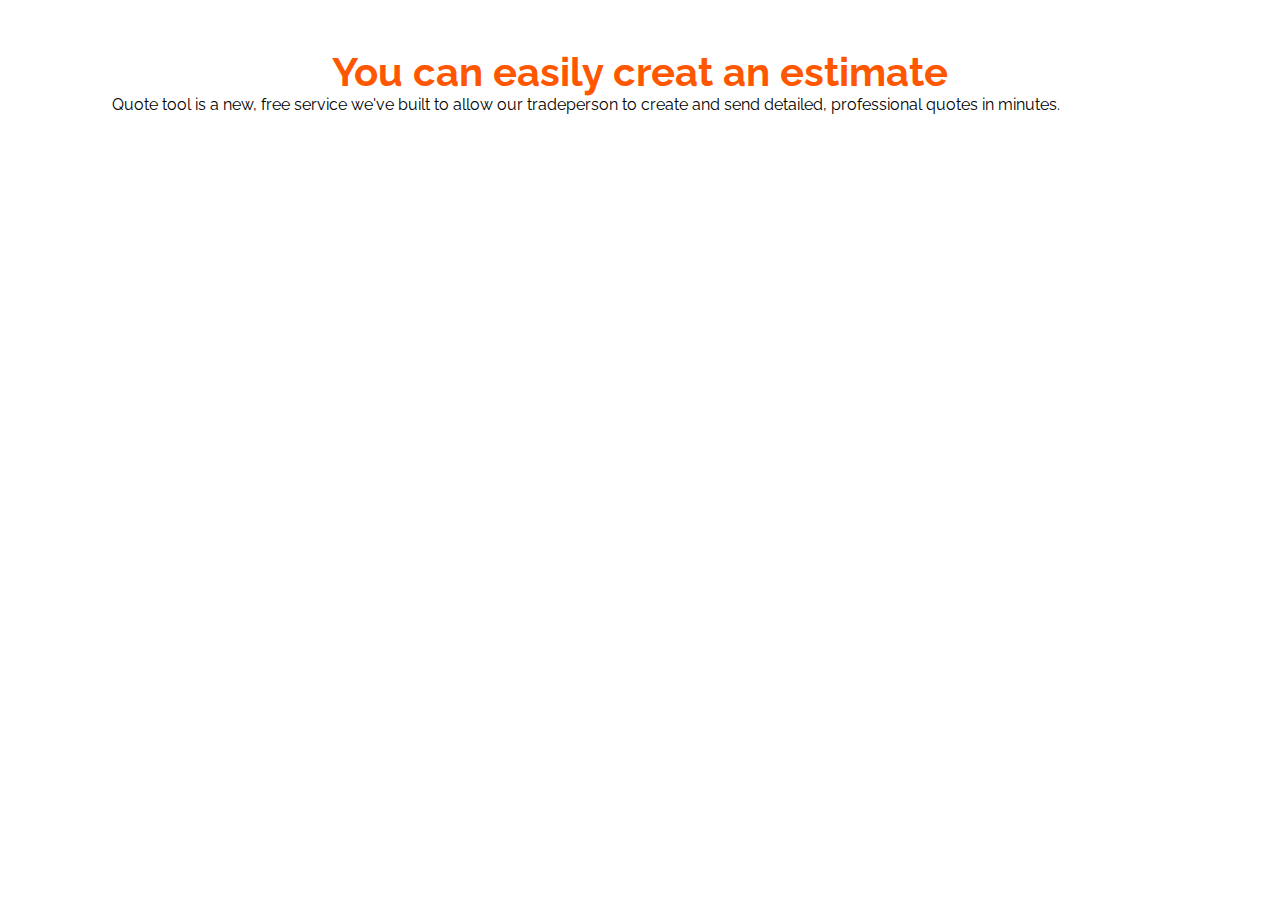
==== index.html @ de4b697f "build" ====
<!DOCTYPE html>
<html lang="en">
<head>
    <meta charset="UTF-8">
    <meta name="viewport" content="width=device-width, initial-scale=1.0">
    <title>Fix my build</title>
    <link rel="stylesheet" href="/Css/style.css">
</head>
<body>
   <article>
    <div class="article__main">
        <div class="overall">
            <h3 class="selector__header">You can easily creat an estimate</h3> 
            <p class="quote">Quote tool is a new, free service we've built to allow our tradeperson to create and send detailed, professional quotes in minutes.</p>
         </div>
    </div>
   </article>
</body>
</html>
---- Css/style.css ----
@import url('https://fonts.googleapis.com/css2?family=Raleway:wght@100;200;300;400;500;600;700;800;900&display=swap');
:root{
    --navy: #0a0441;
    --pitch: #ECE7D8;
    --white: #F6F6F3;
    --orange: #FF5700;
    --grey: rgb(253, 247, 247);

}

*{
    margin: 0;
    padding: 0;
    box-sizing: border-box;
}

body{
    font-family: 'Raleway';
}

/* Hero */

.header{
    background-color: var(--grey);
}

.center{
    margin: 2rem;
    display: flex;
    flex-direction: column;
    align-items: center;
}

.hero__heading{
  color: var(--navy);  
  font-size: 4rem;
  line-height: 60px;
  font-weight: 700;
}

.hero__text{
   color: gray;
   font-weight: 500;
   margin: 2rem 3rem .5rem 0;
    
}

.apply-button {
    background-color: var(--orange);
    color: var(--white);
    border: none;
    font-size: medium;
    padding: 1rem  1.5rem;
    margin-top: 1rem;
    font-weight: 700;
    border-radius: 3rem;
    cursor: pointer;
    transition: background-color 1s ease;
}

.apply-button:hover {
    background-color: darkorange;
}

.right-content{
    margin-top: 2rem;
}

img{
    margin-top: rem;

}

@media only screen and (min-width: 1024px){
    .center{
        flex-direction: row;
        justify-content: center;
        align-items: center;
    }

    .content-left{
        width: 40%;
    }

    .hero__heading{
        font-size: 3.5rem;
    }

    .hero__text{
        font-size: 1.2rem;
    }

    img{
        margin-left: 2rem;
    }
   }

/* Footer */

 /* footer */
 .joint{
    text-align: center;
    background-color: lightblue;
    padding: 1rem 1.5rem 3rem 1.5rem;
    color: grey;
    height: 50%;
 }

 .main-footer__links{
    margin-top: 2.5rem;
    display: grid;
    grid-template-columns: repeat(2, 1fr );
    
 }
 .main-footer__link{
    list-style-type: none;
    font-weight: 600;
    
 }


 .out-field{
    margin-top: 1.3rem;
 }
 
 .footer-type{
     text-decoration: none;
     color: gray;
 }
 
 .footer-type:hover{
     color: rgb(163, 159, 159);
    
 }
 
 .copywright{
     margin-top: 2rem;
     font-weight: 600;
 }
     
 @media only screen and (min-width: 1024px){
     .joint{
         display: flex;
         justify-content: space-between;
     }
 
     .main-footer__links{
         list-style-type: none;
         display: flex;
         justify-content: space-between;
         margin-top: 2rem;
     }

     .out-field{
        margin-top: 0;
     }
 
     .footer-type{
         margin: 2rem;
         text-decoration: none;
     }
 
     .copywright{
         margin: 1.5rem;
     }
 }

 /* apply */
 .apply{
    text-align: center;
 }

 .offer{
    color: var(--navy);
    margin-top: 1.5rem;
 }

 @media only screen and (min-width: 1024px){
    .apply__flex{
        display: flex;
        justify-content: center;
        align-items: center;
    }

    .offer{
        margin-left: 1.5rem;
    }
 }

 /* Testimonials */

.testimonial{
    background-color: var(--pitch);
    color: var(--navy);
}

.top{
    padding-top: 4rem;
    font-weight: 700;
    font-size: 30px;
}


.testimonial__container{
    text-align: center;
    margin: 0 1.3rem;
}

.testimonial__content{
    padding: 1rem 2rem 3rem 2rem;
}

.testimonial__text{
    color: rgb(87, 86, 86);
    margin:0 1rem 1rem 1rem ;
}



@media only screen and (max-width: 800px){
    .cut-out{
        display: none;
    }
}

@media only screen and (min-width: 1024px){

    .top{
        padding-top: 5rem;
    }
    .testimonial__grid{
        display: grid;
        grid-template-columns: repeat(3, 1fr);
        align-items: center;
        justify-content: center;
        padding: 1.5rem 7rem 4rem 7rem;
    }

    .name{
        margin-bottom: 1rem;
    }
}


/* Selector */

.selector{
    background-color: var(--navy);
    color: white;
}

.wrap{
    padding: 4rem 2.5rem 4rem 2.5rem;
    display: grid;
    gap: 2rem;
}

.selector__header{
    text-align: center;
    color: var(--orange);
    font-size: 2.5rem;
    font-weight: 700;
}

.reasons{
    padding-top: 1.5rem;
    font-size: 20px;
    font-weight: 600;
}

.wrap__heading{
    color: var(--orange);
}

.overall{
    padding-top: 3rem;
}

.align{
    border-bottom: 1px solid white;
    padding: 2rem 0 2rem 0;
    line-height: 22px;
}

@media only screen and (min-width: 1024px){
    .overall{
        margin: 0 7rem 0 7rem;
    }

    .align{
        padding-right: 35rem;
    }
}

/* Container */

.container{
    background-color: var(--grey);
}

.container__header{
    text-align: center;
    color: var(--navy);
    font-weight: 700;
    font-size: 35px;
}

.work__types{
    display: grid;
    gap: 2rem;
    padding: 2rem;
}

.work__contents{
    display: flex;
    justify-content: center;
    align-items: center;
    border-top: 2px solid gray;
    padding-top: 2rem;
}

.text__content{
    margin-left: 2rem;
}

.text__header{
    font-size: 20px;
}

.text{
    line-height: 1.8rem;
    font-weight: 600;
}

@media only screen and (min-width: 1024px){
    .work__types{
        grid-template-columns: repeat(2, 1fr);
        padding: 2rem 10rem 6rem 10rem;
    }

    .first__container{
        padding-top: 2rem;
    }
    
    .work__contents{
        align-items: flex-start;
    }
}
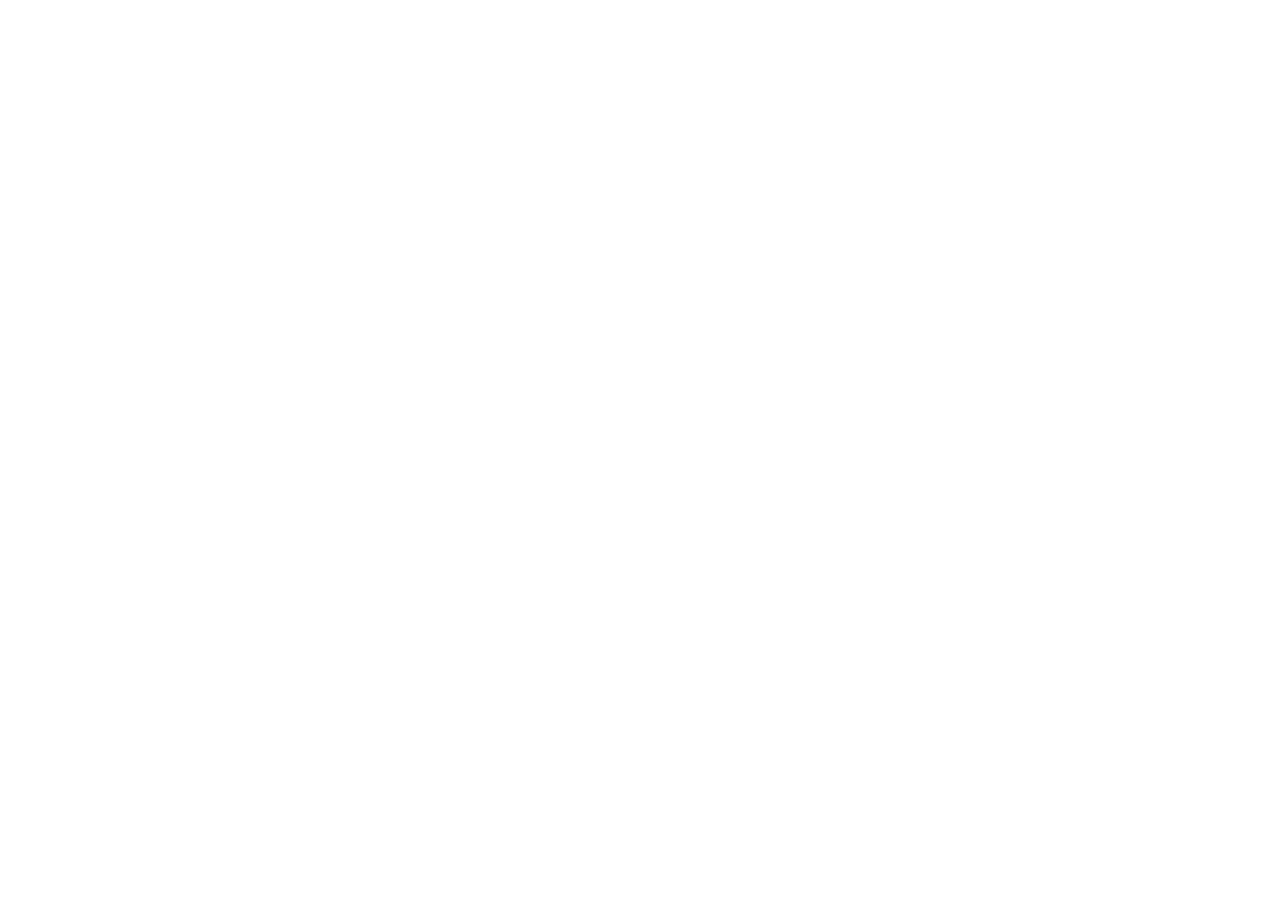
==== commit 763f7998: "build" ====
--- a/index.html
+++ b/index.html
@@ -7,13 +7,6 @@
     <link rel="stylesheet" href="/Css/style.css">
 </head>
 <body>
-   <article>
-    <div class="article__main">
-        <div class="overall">
-            <h3 class="selector__header">You can easily creat an estimate</h3> 
-            <p class="quote">Quote tool is a new, free service we've built to allow our tradeperson to create and send detailed, professional quotes in minutes.</p>
-         </div>
-    </div>
-   </article>
+   
 </body>
 </html>
--- a/Css/style.css
+++ b/Css/style.css
@@ -345,4 +345,126 @@
     .work__contents{
         align-items: flex-start;
     }
+}
+
+/* Article */
+
+article{
+    background-color: var(--navy);
+    color: white;
+}
+
+.article__main{
+    padding: 0 2.5rem 1.5rem 2.5rem;
+}
+
+.overall{
+    text-align: center;
+}
+
+.selector__bottom{
+    line-height: 3rem;
+    margin-bottom: 1.5rem;
+}
+
+.quote{
+    line-height: 1.8rem;
+    
+}
+
+.row__content{
+    padding-top: 2.5rem;
+}
+
+.grouping{
+    padding-top: 1.5rem;
+    width: 100%;
+}
+
+span{
+    color: var(--orange);
+    font-weight: 600;
+}
+
+.mid--row{
+    margin-bottom: 2rem;
+}
+
+.mid__image{
+    width: 100%;
+}
+
+.group{
+    display: grid;
+    gap: 2rem;
+}
+
+.final{
+    padding-top: 3.5rem;
+    font-weight: 300;
+    font-size: 2rem;
+}
+
+@media only screen and (min-width: 1024px){
+
+    .article__main{
+        padding: 1.5rem 3rem 1.5rem 3rem;
+    }
+
+    .overall{
+        margin: 0 5rem 1.5rem 5rem;
+    }
+
+    .quote{
+        margin: 0 17rem;
+    }
+    .flex{
+        display: grid;
+        grid-template-columns: repeat(2, 1fr);
+        justify-content: space-between;
+        padding: 0 9rem ;
+        gap: 2rem;
+    }
+
+    .group{
+        display: grid;
+        grid-template-columns: repeat(3, 1fr);
+        justify-content: space-between;
+        padding: 0 9rem ;
+        gap: 2rem;
+    }
+
+    .third{
+        display: grid;
+        grid-template-columns: repeat(2, 1fr);
+        justify-content: space-between;
+        padding: 0 9rem ;
+        gap: 2rem;
+    }
+
+    .grouping{
+        width: 100%;
+    }
+
+    .mid--row{
+        margin: 0 16rem 0 9rem;
+    }
+
+    .left__col{
+        padding-left: 8rem;
+    }
+
+
+    .end{
+        display: grid;
+        align-items: center;
+        justify-content: center;
+    }
+
+    .row__content{
+        padding: 2rem 2rem 1rem 2rem ;
+    }
+
+    
+
 }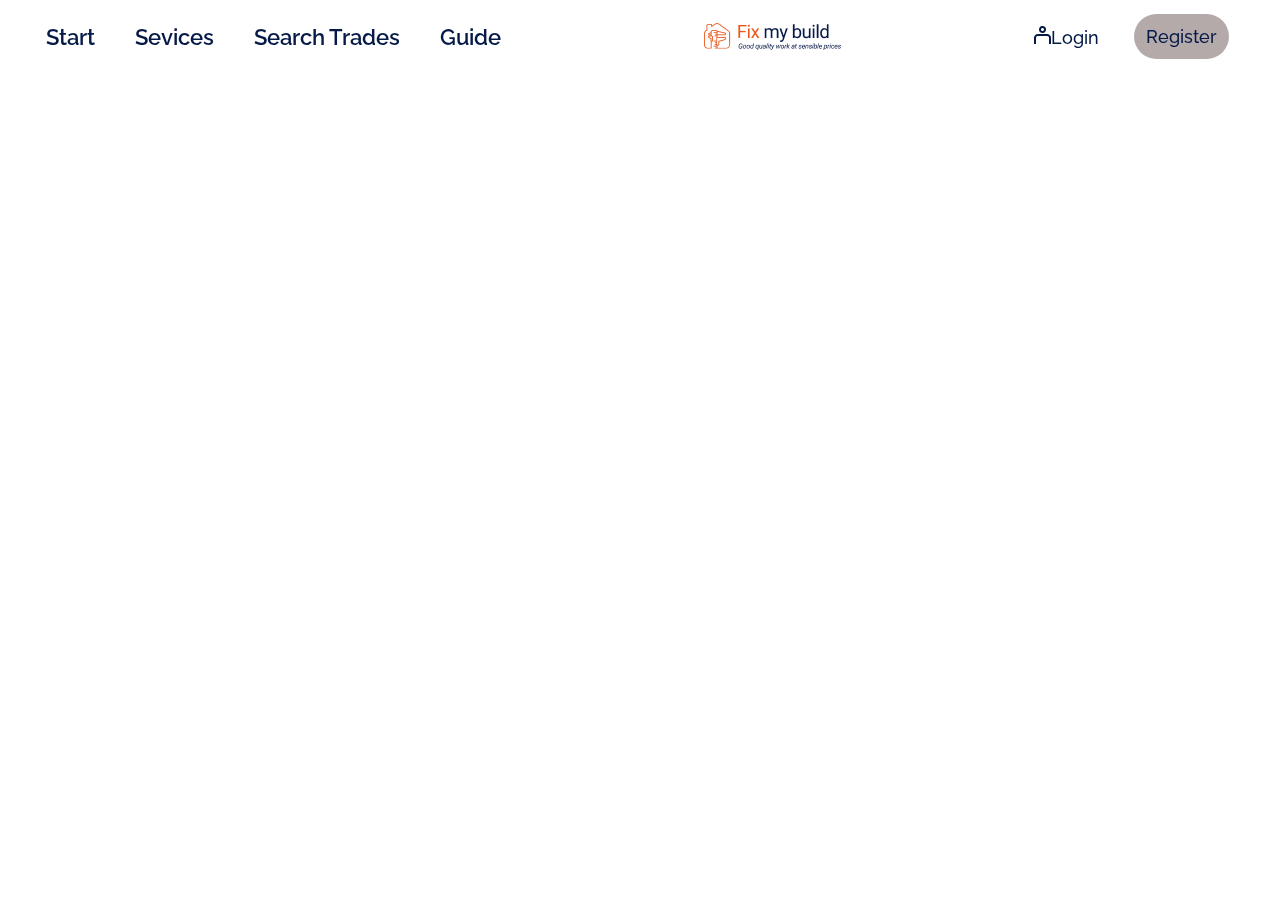
==== commit 9ff3ae23: "build all" ====
--- a/index.html
+++ b/index.html
@@ -4,9 +4,35 @@
     <meta charset="UTF-8">
     <meta name="viewport" content="width=device-width, initial-scale=1.0">
     <title>Fix my build</title>
+    <link href='https://unpkg.com/boxicons@2.1.4/css/boxicons.min.css' rel='stylesheet'>
     <link rel="stylesheet" href="/Css/style.css">
+    <head>
+        <link rel="stylesheet"
+        href="https://unpkg.com/boxicons@latest/css/boxicons.min.css">
+      </head>
+
 </head>
 <body>
-   
+    <header>
+        
+        <ul class="navbar">
+            <li><a href="#">Start</a></li>
+            <li><a href="#">Sevices</a></li>
+            <li><a href="#">Search Trades</a></li>
+            <li><a href="#">Guide</a></li>
+        </ul>
+
+        <a href="#" class="logo"><img src="images/logo (2) 2.png" alt="logo"></a>
+
+        <div class="main">
+            <a  href="#"><img src="images/user-icon.png" alt="">Login</a>
+            <a class="reg"  href="#">Register</a>
+            <img class="menu-icon" src="images/Hamburger.png" alt="">
+            
+        </div>
+    </header>
+
+
+    <script type="text/javascript" src="script.js"></script>
 </body>
 </html>
--- a/Css/style.css
+++ b/Css/style.css
@@ -1,9 +1,9 @@
 @import url('https://fonts.googleapis.com/css2?family=Raleway:wght@100;200;300;400;500;600;700;800;900&display=swap');
 :root{
-    --navy: #0a0441;
-    --pitch: #ECE7D8;
+    --navy: #061A48;
+    --pitch: #F4C095;
     --white: #F6F6F3;
-    --orange: #FF5700;
+    --orange: #EE5719;
     --grey: rgb(253, 247, 247);
 
 }
@@ -467,4 +467,131 @@
 
     
 
+}
+
+
+
+header{
+    position: fixed;
+    width: 100%;
+    top: 0;
+    right: 0;
+    z-index: 1000;
+    display: flex;
+    align-items: center;
+    justify-content: space-between;
+    background: transparent;
+    padding: 28px 12%;
+    transition: all .50s ease;
+}
+
+.logo{
+    display: flex;
+    align-items: center;
+}
+
+.navbar{
+    display: flex;
+}
+
+.navbar li{
+    list-style: none;
+}
+
+.navbar a{
+    color: var(--navy);
+    font-size: 1.4rem;
+    font-weight: 600;
+    text-decoration: none;
+    padding: 5px 0;
+    margin: 0px 30px;
+    transition: all .50s ease;
+
+}
+
+.navbar a:hover{
+    color: rgb(104, 104, 162);
+}
+
+.main{
+    display: flex;
+    align-items: center;
+}
+
+.main a{
+    margin-right: 25px;
+    margin-left: 10px;
+    color: var(--navy);
+    text-decoration: none;
+    font-size: 1.1rem;
+    font-weight: 500;
+}
+
+.main a:hover{
+    color: rgb(104, 104, 162);
+}
+
+.menu-icon{
+    font-size: 35px;
+    color: var(--navy);
+    cursor: pointer;
+    z-index: 10001;
+    display: none;
+}
+
+.reg{
+    background-color: rgb(180, 170, 170);
+    padding: 12px;
+    border-radius: 50px;
+}
+
+@media (max-width: 1280px){
+    header{
+        padding: 14px 2%;
+        transition: .2s;
+    }
+
+    .navbar a{
+        padding: 5px 0;
+        margin: 0px 20px;
+    }
+}
+
+@media (max-width: 1090px){
+    .menu-icon{
+        display: block;
+    }
+    
+    .navbar{
+        position: absolute;
+        top: 100%;
+        right: -100%;
+        width: 270px;
+        height: 30vh;
+        background: var(--pitch);
+        display: flex;
+        flex-direction: column;
+        justify-content: flex-start;
+        border-radius: 10px;
+        transition: all .50s ease;
+    }
+    
+
+    .navbar a{
+        display: block;
+        margin: 12px 0;
+        padding: 0px 25px;
+        transition: all .50s ease;    
+    }
+
+    .navbar a:hover{
+        color: var(--orange);
+        transform: translateY(5px);
+    }
+
+    .navbar.open{
+        right: 2%;
+    }
+
+    
 }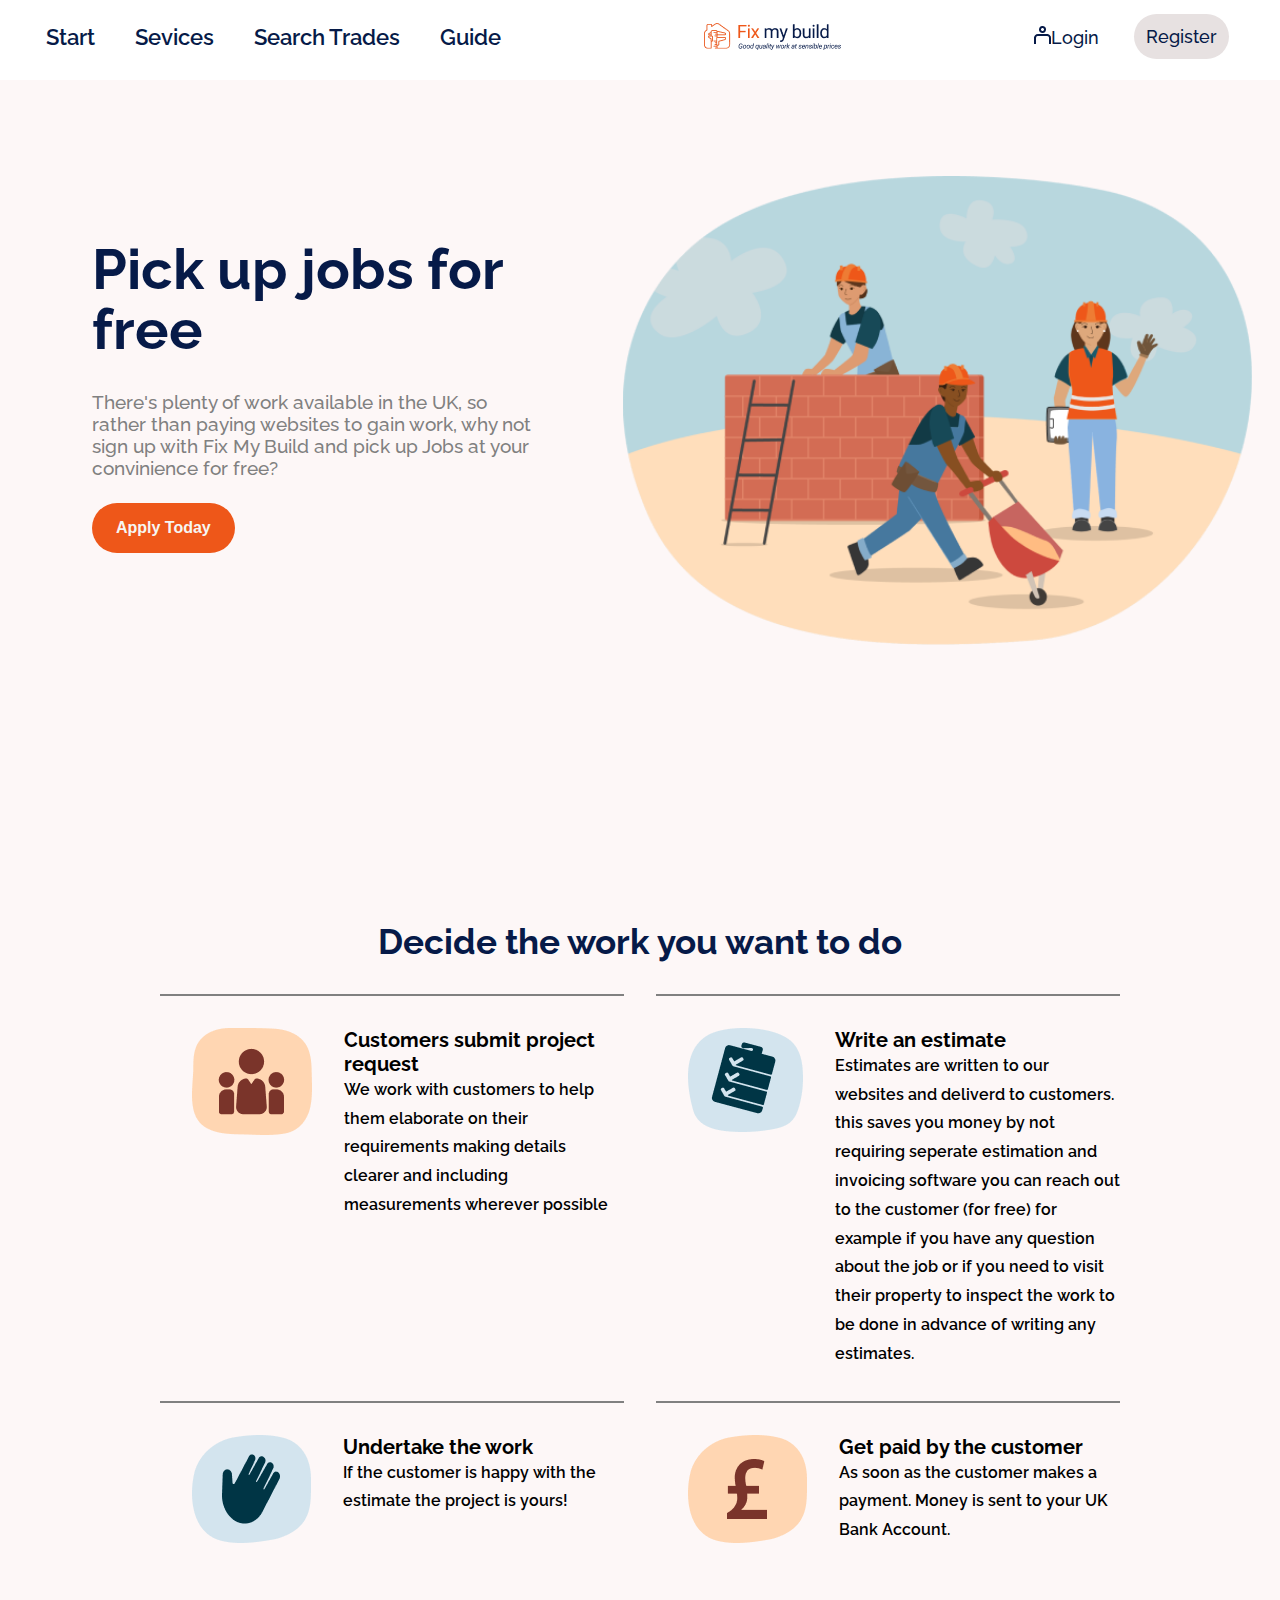
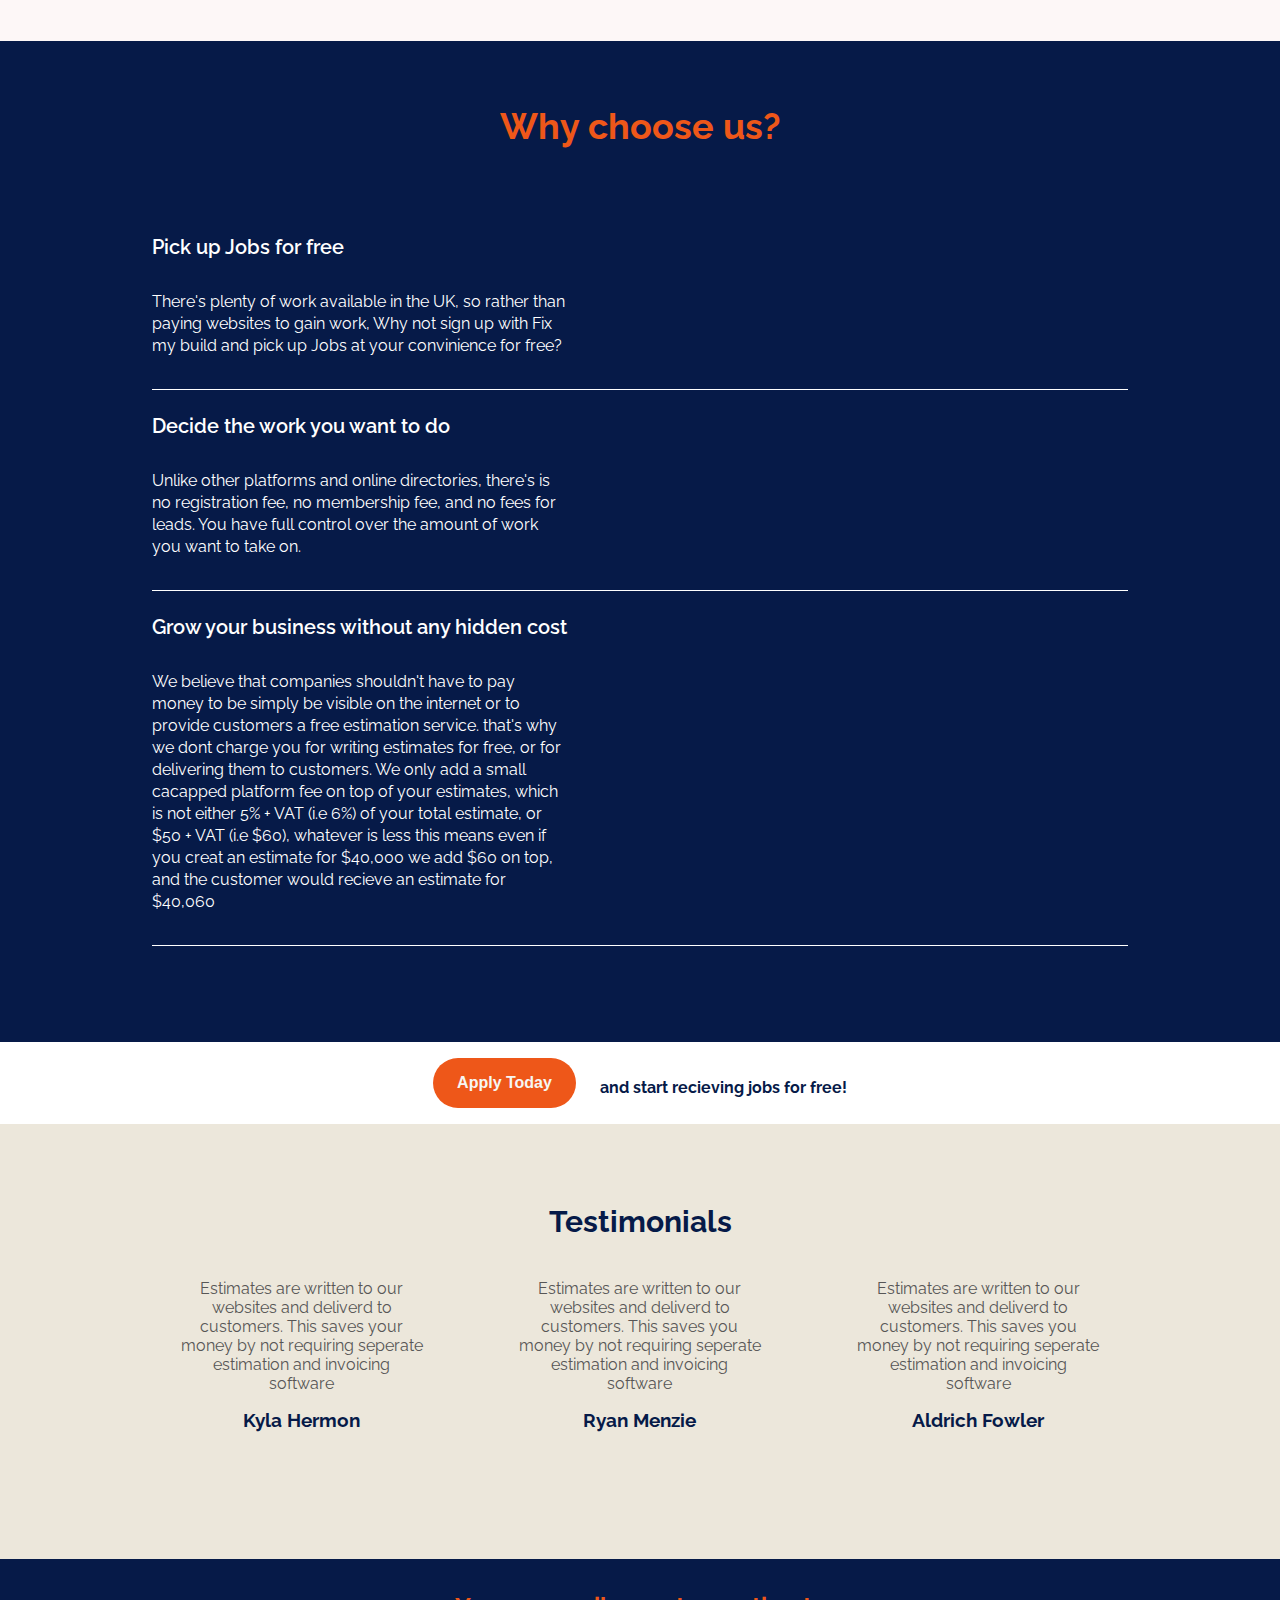
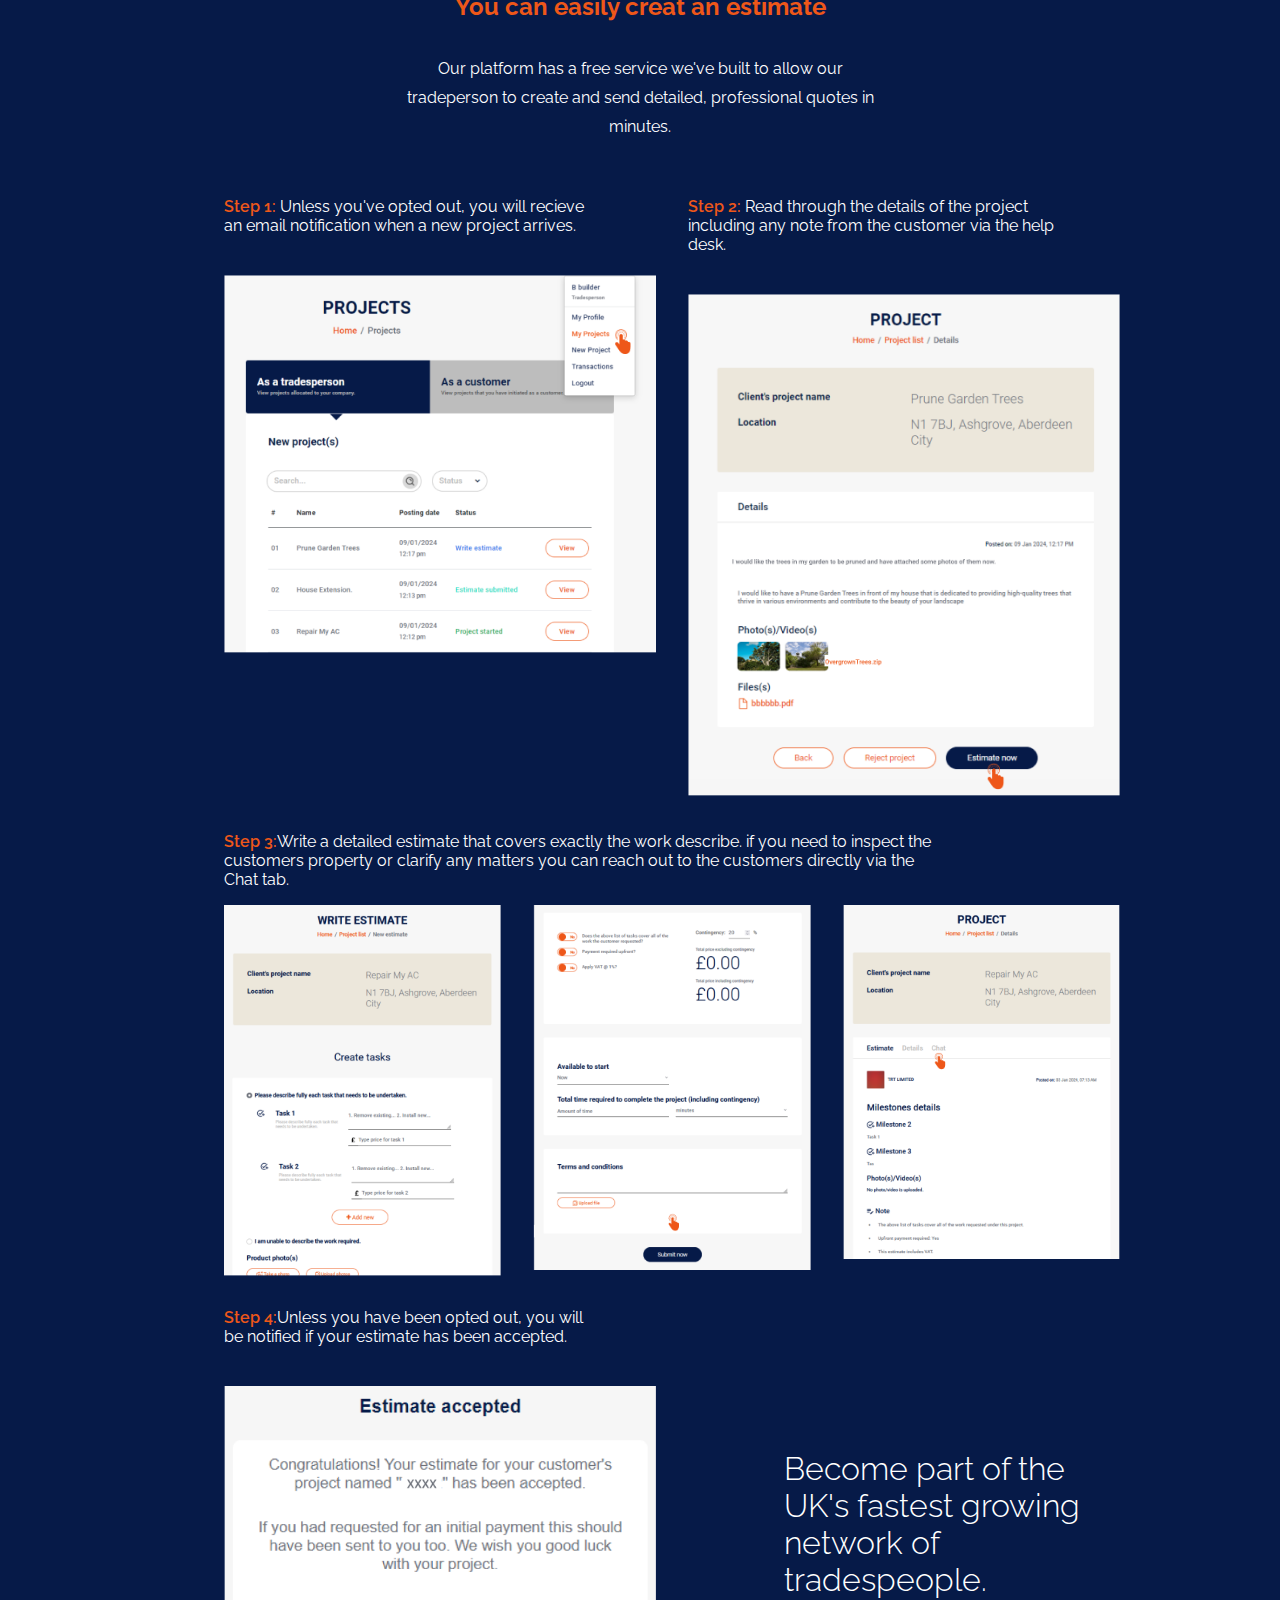
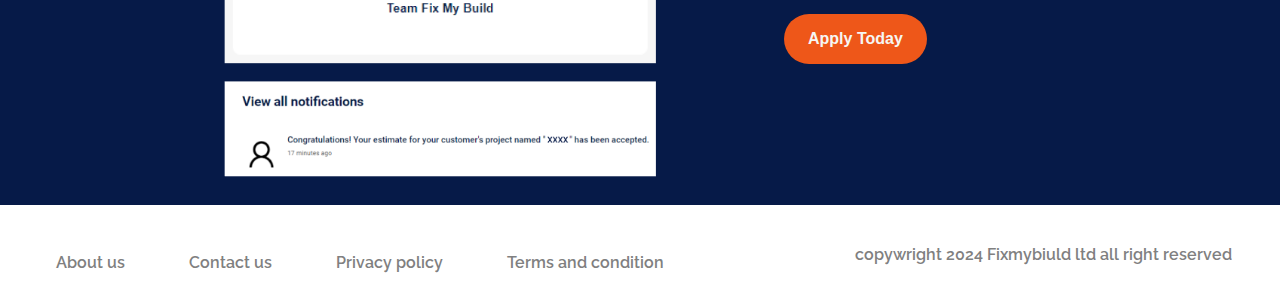
==== commit 61388dfa: "build all" ====
--- a/index.html
+++ b/index.html
@@ -24,7 +24,7 @@
 
         <a href="#" class="logo"><img src="images/logo (2) 2.png" alt="logo"></a>
 
-        <div class="main">
+        <div class="resource">
             <a  href="#"><img src="images/user-icon.png" alt="">Login</a>
             <a class="reg"  href="#">Register</a>
             <img class="menu-icon" src="images/Hamburger.png" alt="">
@@ -32,6 +32,234 @@
         </div>
     </header>
 
+    <main class="header">
+        <hero class="center">
+            <div class="content-left">
+                <h2 class="hero__heading">Pick up jobs for free</h2>
+                <p class="hero__text">There's  plenty of work available in the UK, so rather than paying websites to gain work,
+                     why not sign up with Fix My Build and pick up Jobs at your convinience
+                    for free?
+                </p>
+                <button class="apply-button">Apply Today</button> 
+               </div>
+            
+               <div class="right-content">
+                <img class="body-image" src="/images/Asset 6 2.png" alt="body image">
+               </div>
+        </hero>
+    </main> 
+
+    <div class="container">
+        <div class="first__container">
+            <h2 class="container__header">
+                Decide the work you want to do
+            </h2>
+            <div class="work__types">
+    
+               <div class="work__contents">
+                <img src="/images/Frame 701801.png" alt="">
+                <div class="text__content">
+                    <h4 class="text__header">Customers submit project request</h4>
+                    <p class="text">
+                        We work with customers to help them elaborate on their requirements
+                        making details clearer and including measurements wherever possible
+                    </p>
+                </div>
+               </div> 
+    
+               <div class="work__contents">
+                <img src="/images/Frame 701803.png" alt="">
+                <div class="text__content">
+                    <h4 class="text__header">Write an estimate</h4>
+                    <p class="text">
+                       Estimates are written to our websites and deliverd to customers. this 
+                       saves you money by not requiring seperate estimation and invoicing software
+                       you can reach out to the customer (for free) for example if you have
+                       any question about the job or if you need to visit their property to inspect the work 
+                       to be done in advance of writing any estimates.
+                    </p>
+                </div>
+               </div> 
+    
+               <div class="work__contents">
+                <img src="/images/Frame 701802.png" alt="">
+                    <div class="text__content">
+                        <h4 class="text__header">Undertake the work</h4>
+                        <p class="text">
+                          If the customer is happy with the estimate the project is yours!
+                        </p>
+                    </div>
+    
+               </div> 
+    
+               <div class="work__contents">
+                <img src="/images/Frame 701804.png" alt="">
+                        <div class="text__content">
+                            <h4 class="text__header">Get paid by the customer</h4>
+                            <p class="text">
+                                As soon as the customer makes a payment. Money is sent to your UK
+                                Bank Account.
+                            </p>
+                        </div>
+               </div>
+    
+            </div>
+        </div>
+     </div>
+
+     <div class="selector">
+        <div class="wrap">
+            <div class="selector__header">
+                <h2 class="wrap__heading">Why choose us?</h2>
+            </div>
+    
+            <div class="wrap-overall">
+                <div class="wrap__content">
+                    <div class="selector__content">
+                        <h3 class="reasons">Pick up Jobs for free</h3>
+                        <p class="round-up">
+                            There's plenty of work available in the UK, so rather than paying websites to gain work, Why
+                            not sign up with Fix my build and pick up Jobs at your convinience for free?
+                        </p>
+                    </div>
+                </div>
+    
+                <div class="wrap__content">
+                    <div class="selector__content">
+                        <h3 class="reasons">Decide the work you want to do</h3>
+                        <p class="round-up">
+                            Unlike other platforms and online directories, there's is no registration fee, no membership fee,
+                            and no fees for leads. You have full control over the amount of work you want to take on. 
+                        </p>
+                    </div>
+                </div>
+    
+                <div class="wrap__content">
+                    <div class="selector__content">
+                        <h3 class="reasons">Grow your business without any hidden cost</h3>
+                        <p class="round-up">
+                            We believe that companies shouldn't have to pay money to be simply be visible on the internet
+                            or to provide customers a free estimation service. that's why we dont charge you for writing
+                            estimates for free, or for delivering them to customers. We only add a small cacapped
+                            platform fee on top of your estimates, which is not either 5% + VAT (i.e 6%)
+                            of your total estimate, or $50 + VAT (i.e $60), whatever is less this means even if you creat an
+                            estimate for $40,000 we add $60 on top, and the customer would recieve an estimate for $40,060  
+                        </p>
+                    </div>
+                </div>
+            </div>
+    
+        </div>
+    </div>
+    
+    <div class="apply">
+        <div class="apply__flex">
+           <button class="apply-button">Apply Today</button> 
+           <h4 class="offer">and start recieving jobs for free!</h4>
+       </div>
+   </div>
+
+   <div class="testimonial">
+    <div class="testimonial__container">
+        <h2 class="top">Testimonials</h2>
+       <div class="testimonial__grid">
+        <div class="testimonial__content">
+            <p class="testimonial__text">Estimates are written to our websites and deliverd to customers. 
+                This saves your money by not requiring seperate estimation and invoicing software</p>
+            <h3 class="name">Kyla Hermon</h3>
+        </div>
+        <div class="testimonial__content cut-out">
+            <p class="testimonial__text">Estimates are written to our websites and deliverd to customers.
+                 This saves you money by not requiring seperate estimation and invoicing software</p>
+            <h3 class="name">Ryan Menzie</h3>
+        </div>
+        <div class="testimonial__content cut-out">
+            <p class="testimonial__text">Estimates are written to our websites and deliverd to customers.
+                This saves you money by not requiring seperate estimation and invoicing software</p>
+            <h3 class="name third--name">Aldrich Fowler</h3>
+        </div>
+       </div> 
+    </div>
+   </div>
+
+   <article>
+    <div class="article__main">
+     <div class="overall">
+            <h3 class="selector__header selector__bottom">You can easily creat an estimate</h3> 
+            <p class="quote">Our platform has a free service we've built to allow our tradeperson to create and send detailed, professional quotes in minutes.</p>
+     </div>
+
+         <div class="flex">
+            <div class="row">
+                <p class="row__content">
+                    <span>Step 1:</span> Unless you've opted out, you will recieve an email notification when a new project arrives.
+                </p>
+                <img class="grouping" src="/images/Group 701681.png" alt="">
+            </div>
+            <div class="row row--two">
+                <p class="row__content">
+                    <span>Step 2:</span> Read through the details of the project including any note from the customer via the help desk.
+                </p>
+                <img class="grouping" src="/images/Group 701682.png" alt="">
+            </div>
+        </div> 
+        
+        <div class="mid">
+            <p class="row__content mid--row">
+                <span>Step 3:</span>Write a detailed estimate that covers exactly the work describe. if you need to inspect the customers property
+                or clarify any matters you can reach out to the customers directly via the Chat tab.
+            </p> 
+           <div class="group">
+                <img class="mid__image" src="/images/Mask group.png" alt="">
+                <img class="mid__image" src="/images/Group 701644.png" alt="">
+                <img class="mid__image" src="/images/Group 701675.png" alt="">
+           </div>
+        </div>
+
+        <div class="third">
+            <div class="right__col">
+                 <p class="row__content last--text">
+                     <span>Step 4:</span>Unless you have been opted out, you will be notified if your estimate has been accepted.
+                 </p>
+                 <img class="grouping" src="/images/GROUP.png" alt="">
+            </div>
+            <div class="end">
+                <div class="left__col">
+                 <h2 class="final">
+                     Become part of the UK's fastest growing network of tradespeople.
+                 </h2>
+                 <button class="apply-button">Apply Today</button> 
+                </div>
+            </div>
+         </div> 
+
+    </div>
+   </article>
+
+   <footer class="joint">
+    <nav class="footer">
+        <ul class="main-footer__links">
+            <li class="main-footer__link">
+                <a class="footer-type" href="#">About us</a>
+            </li>
+            <li class="main-footer__link">
+                <a class="footer-type" href="#">Contact us</a>
+            </li>
+            <li class="main-footer__link out-field">
+                <a class="footer-type" href="#">Privacy policy</a>
+            </li>
+            <li class="main-footer__link out-field">
+                <a class="footer-type" href="#">Terms and condition</a>
+            </li>
+        </ul>
+    </nav>
+    <div class="copywright">
+        <p>copywright 2024 Fixmybiuld ltd all right reserved</p>
+    </div>
+</footer>
+
+
+
 
     <script type="text/javascript" src="script.js"></script>
 </body>
--- a/Css/style.css
+++ b/Css/style.css
@@ -1,7 +1,7 @@
 @import url('https://fonts.googleapis.com/css2?family=Raleway:wght@100;200;300;400;500;600;700;800;900&display=swap');
 :root{
     --navy: #061A48;
-    --pitch: #F4C095;
+    --pitch: #ECE7DB;
     --white: #F6F6F3;
     --orange: #EE5719;
     --grey: rgb(253, 247, 247);
@@ -25,7 +25,8 @@
 }
 
 .center{
-    margin: 2rem;
+    margin: 5rem 0rem 0 2rem;
+    padding-top: 4rem;
     display: flex;
     flex-direction: column;
     align-items: center;
@@ -66,8 +67,9 @@
     margin-top: 2rem;
 }
 
-img{
-    margin-top: rem;
+.body-image{
+    margin-top:;
+    width: 100%;
 
 }
 
@@ -100,10 +102,9 @@
  /* footer */
  .joint{
     text-align: center;
-    background-color: lightblue;
-    padding: 1rem 1.5rem 3rem 1.5rem;
+    background-color: white;
+    padding: 1rem 1.5rem 1rem 1.5rem;
     color: grey;
-    height: 50%;
  }
 
  .main-footer__links{
@@ -168,6 +169,7 @@
  /* apply */
  .apply{
     text-align: center;
+    padding-bottom: 1rem;
  }
 
  .offer{
@@ -250,7 +252,7 @@
 }
 
 .wrap{
-    padding: 4rem 2.5rem 4rem 2.5rem;
+    padding: 4rem 2.5rem;
     display: grid;
     gap: 2rem;
 }
@@ -258,36 +260,38 @@
 .selector__header{
     text-align: center;
     color: var(--orange);
-    font-size: 2.5rem;
+    font-size: 1.5rem;
     font-weight: 700;
 }
+
+
 
 .reasons{
     padding-top: 1.5rem;
     font-size: 20px;
     font-weight: 600;
-}
-
-.wrap__heading{
-    color: var(--orange);
-}
-
-.overall{
-    padding-top: 3rem;
-}
-
-.align{
+    display: flex;
+    align-items: flex-start;
+}
+
+.wrap-overall{
+    padding: 2rem 0;
+}
+
+.round-up{
     border-bottom: 1px solid white;
-    padding: 2rem 0 2rem 0;
+    padding: 2rem  0 2rem 0 ;
     line-height: 22px;
+    display: flex;
+    align-items: flex-start;
 }
 
 @media only screen and (min-width: 1024px){
-    .overall{
+    .wrap-overall{
         margin: 0 7rem 0 7rem;
     }
 
-    .align{
+    .round-up{
         padding-right: 35rem;
     }
 }
@@ -296,6 +300,7 @@
 
 .container{
     background-color: var(--grey);
+    padding-top: 15rem;
 }
 
 .container__header{
@@ -410,6 +415,8 @@
     .article__main{
         padding: 1.5rem 3rem 1.5rem 3rem;
     }
+
+
 
     .overall{
         margin: 0 5rem 1.5rem 5rem;
@@ -469,7 +476,7 @@
 
 }
 
-
+/* Navabr */
 
 header{
     position: fixed;
@@ -480,8 +487,8 @@
     display: flex;
     align-items: center;
     justify-content: space-between;
-    background: transparent;
-    padding: 28px 12%;
+    background-color:white ;
+    padding: 18px 12%;
     transition: all .50s ease;
 }
 
@@ -513,12 +520,12 @@
     color: rgb(104, 104, 162);
 }
 
-.main{
+.resource{
     display: flex;
     align-items: center;
 }
 
-.main a{
+.resource a{
     margin-right: 25px;
     margin-left: 10px;
     color: var(--navy);
@@ -527,7 +534,7 @@
     font-weight: 500;
 }
 
-.main a:hover{
+.resource a:hover{
     color: rgb(104, 104, 162);
 }
 
@@ -540,7 +547,7 @@
 }
 
 .reg{
-    background-color: rgb(180, 170, 170);
+    background-color: rgb(231, 225, 225);
     padding: 12px;
     border-radius: 50px;
 }
@@ -592,6 +599,5 @@
     .navbar.open{
         right: 2%;
     }
-
-    
+ 
 }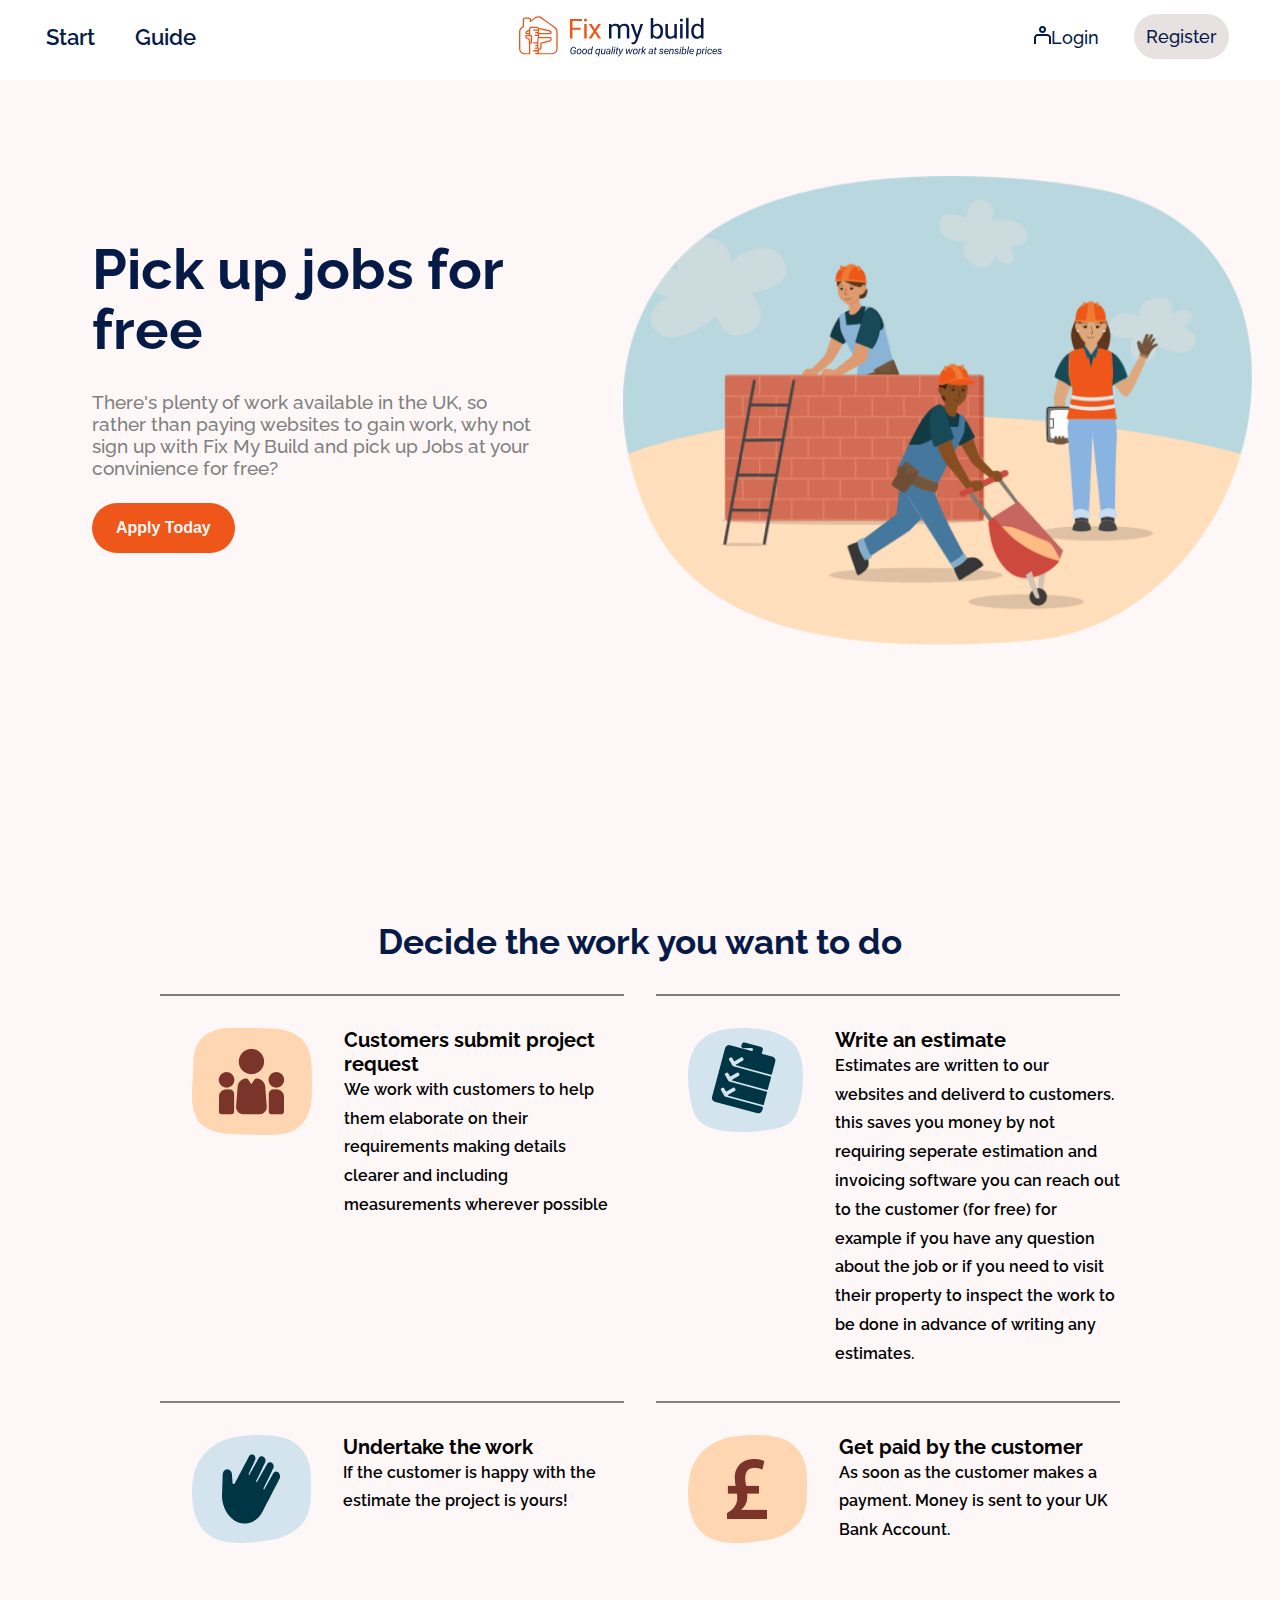
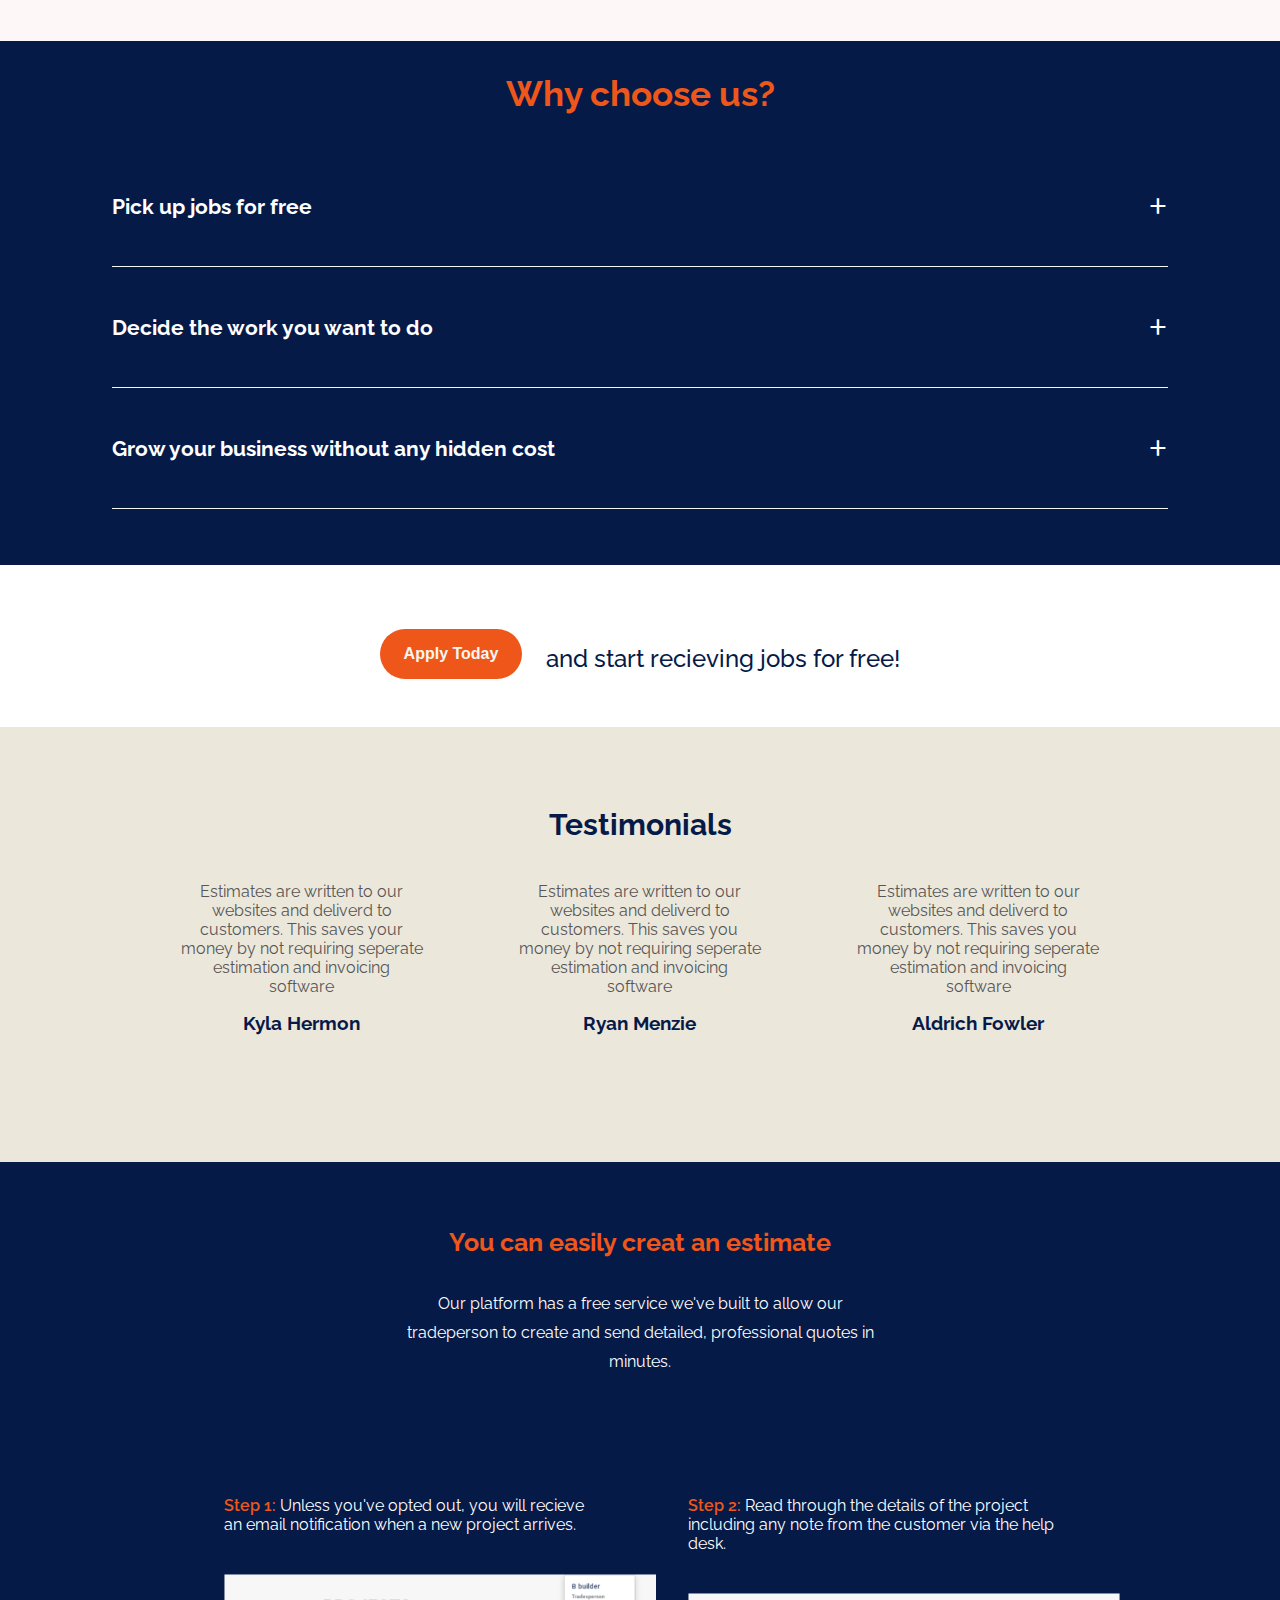
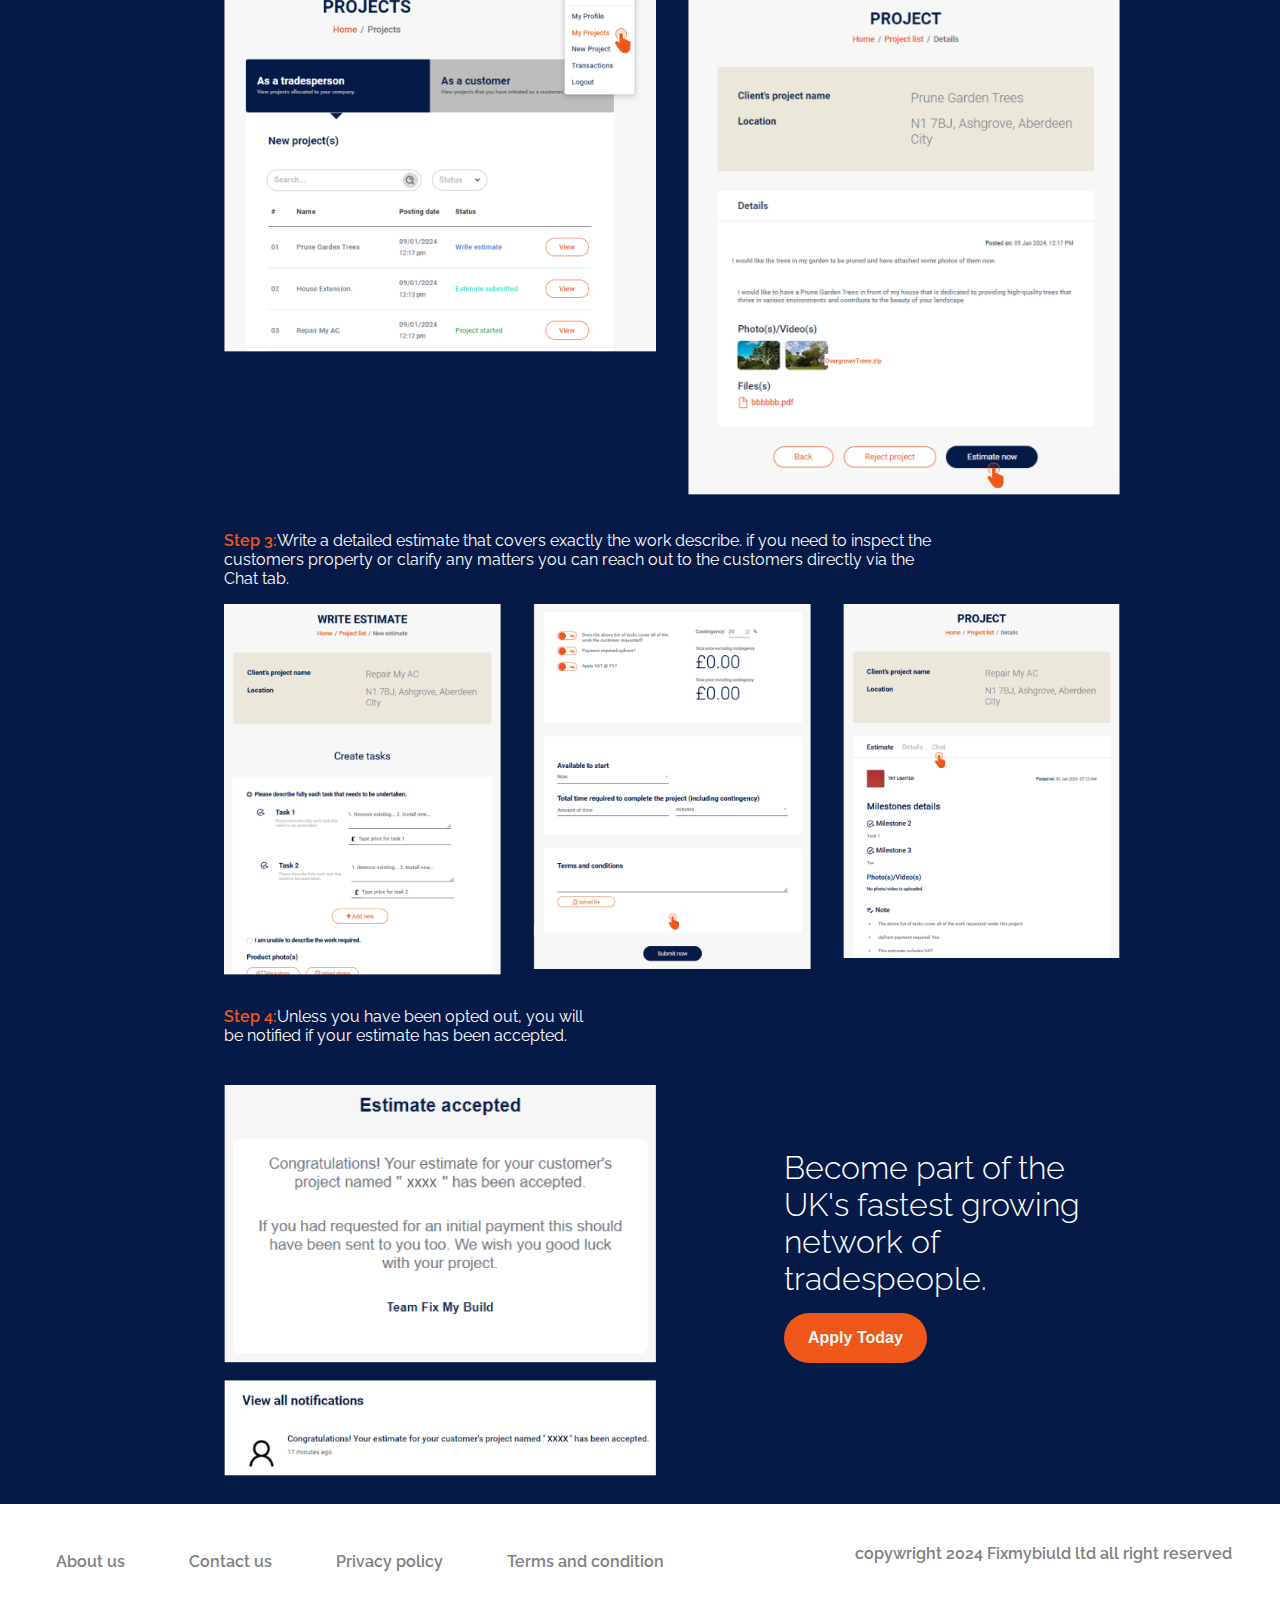
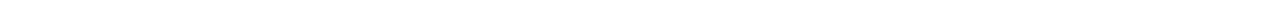
==== commit c4609520: "build all" ====
--- a/index.html
+++ b/index.html
@@ -5,7 +5,7 @@
     <meta name="viewport" content="width=device-width, initial-scale=1.0">
     <title>Fix my build</title>
     <link href='https://unpkg.com/boxicons@2.1.4/css/boxicons.min.css' rel='stylesheet'>
-    <link rel="stylesheet" href="/Css/style.css">
+    <link rel="stylesheet" href="Css/style.css">
     <head>
         <link rel="stylesheet"
         href="https://unpkg.com/boxicons@latest/css/boxicons.min.css">
@@ -17,15 +17,18 @@
         
         <ul class="navbar">
             <li><a href="#">Start</a></li>
-            <li><a href="#">Sevices</a></li>
-            <li><a href="#">Search Trades</a></li>
             <li><a href="#">Guide</a></li>
+            <li><a class="fix none-display"  href="#"><img src="images/user-icon.png" alt="">Login</a></li>
+            <li><a class="reg none-display"  href="#">Register</a></li>
+           <!-- <li><a href="#" class="none">Sevices</a></li>
+            <li><a href="#" class="none">Search Trades</a></li>-->
+            
         </ul>
 
-        <a href="#" class="logo"><img src="images/logo (2) 2.png" alt="logo"></a>
+        <a href="#" class="logo"><img src="images/logo.svg" alt="logo"></a>
 
         <div class="resource">
-            <a  href="#"><img src="images/user-icon.png" alt="">Login</a>
+            <a class="fix"  href="#"><img src="images/user-icon.png" alt="">Login</a>
             <a class="reg"  href="#">Register</a>
             <img class="menu-icon" src="images/Hamburger.png" alt="">
             
@@ -44,7 +47,7 @@
                </div>
             
                <div class="right-content">
-                <img class="body-image" src="/images/Asset 6 2.png" alt="body image">
+                <img class="body-image" src="images/Asset 6 2.png" alt="body image">
                </div>
         </hero>
     </main> 
@@ -57,7 +60,7 @@
             <div class="work__types">
     
                <div class="work__contents">
-                <img src="/images/Frame 701801.png" alt="">
+                <img src="images/Frame 701801.png" alt="">
                 <div class="text__content">
                     <h4 class="text__header">Customers submit project request</h4>
                     <p class="text">
@@ -68,7 +71,7 @@
                </div> 
     
                <div class="work__contents">
-                <img src="/images/Frame 701803.png" alt="">
+                <img src="images/Frame 701803.png" alt="">
                 <div class="text__content">
                     <h4 class="text__header">Write an estimate</h4>
                     <p class="text">
@@ -82,7 +85,7 @@
                </div> 
     
                <div class="work__contents">
-                <img src="/images/Frame 701802.png" alt="">
+                <img src="images/Frame 701802.png" alt="">
                     <div class="text__content">
                         <h4 class="text__header">Undertake the work</h4>
                         <p class="text">
@@ -93,7 +96,7 @@
                </div> 
     
                <div class="work__contents">
-                <img src="/images/Frame 701804.png" alt="">
+                <img src="images/Frame 701804.png" alt="">
                         <div class="text__content">
                             <h4 class="text__header">Get paid by the customer</h4>
                             <p class="text">
@@ -107,50 +110,37 @@
         </div>
      </div>
 
-     <div class="selector">
-        <div class="wrap">
-            <div class="selector__header">
-                <h2 class="wrap__heading">Why choose us?</h2>
-            </div>
-    
-            <div class="wrap-overall">
-                <div class="wrap__content">
-                    <div class="selector__content">
-                        <h3 class="reasons">Pick up Jobs for free</h3>
-                        <p class="round-up">
-                            There's plenty of work available in the UK, so rather than paying websites to gain work, Why
-                            not sign up with Fix my build and pick up Jobs at your convinience for free?
-                        </p>
-                    </div>
-                </div>
-    
-                <div class="wrap__content">
-                    <div class="selector__content">
-                        <h3 class="reasons">Decide the work you want to do</h3>
-                        <p class="round-up">
-                            Unlike other platforms and online directories, there's is no registration fee, no membership fee,
-                            and no fees for leads. You have full control over the amount of work you want to take on. 
-                        </p>
-                    </div>
-                </div>
-    
-                <div class="wrap__content">
-                    <div class="selector__content">
-                        <h3 class="reasons">Grow your business without any hidden cost</h3>
-                        <p class="round-up">
-                            We believe that companies shouldn't have to pay money to be simply be visible on the internet
-                            or to provide customers a free estimation service. that's why we dont charge you for writing
-                            estimates for free, or for delivering them to customers. We only add a small cacapped
-                            platform fee on top of your estimates, which is not either 5% + VAT (i.e 6%)
-                            of your total estimate, or $50 + VAT (i.e $60), whatever is less this means even if you creat an
-                            estimate for $40,000 we add $60 on top, and the customer would recieve an estimate for $40,060  
-                        </p>
-                    </div>
-                </div>
-            </div>
-    
-        </div>
-    </div>
+     <section class="about">
+        <div class="container-two">
+            <h2 class="selector__heading">
+                Why choose us?
+            </h2>
+            <div class="accordion">
+                <input type="checkbox" id="section1">
+                <label for="section1" class="accordion-label">
+                    Pick up jobs for free
+                </label>
+                <div class="accordion-content">
+                  <p class="accordion__paragraph">There's plenty of work available in the UK, so rather than paying websites to gain work, why not sign up with Fix My Build and pick up jobs at your convenience for free?</p>
+                </div>
+            
+                <input type="checkbox" id="section2">
+                <label for="section2" class="accordion-label">
+                  Decide the work you want to do
+                </label>
+                <div class="accordion-content">
+                  <p class="accordion__paragraph">Unlike other platforms and online directories, there's no registration fee, no membership fee, and no fees for leads. You have full control over the type and amount of work you want to take on.</p>
+                </div>
+                <input type="checkbox" id="section3">
+                <label for="section3" class="accordion-label">
+                  Grow your business without any hidden cost
+                </label>
+                <div class="accordion-content">
+                  <p class="accordion__paragraph">We believe that companies shouldn't have to pay money to simply be visible on the internet, or to provide customers a free estimation service. That's why we don't charge you for writing estimates for free, or for delivering them to customers. We only add a very small capped platform fee on top of your estimates, which is at most either 5% + VAT (i.e. 6%) of your total esimate, or £50 + VAT (i.e. £60), which is less. This means even if you create an estimate for £40,000 we add £60 on top, and the customer would recieve an estimate for £40,060.</p>
+                </div>
+            </div>
+        </div>
+      </section>
     
     <div class="apply">
         <div class="apply__flex">
@@ -194,13 +184,13 @@
                 <p class="row__content">
                     <span>Step 1:</span> Unless you've opted out, you will recieve an email notification when a new project arrives.
                 </p>
-                <img class="grouping" src="/images/Group 701681.png" alt="">
+                <img class="grouping" src="images/Group 701681.png" alt="">
             </div>
             <div class="row row--two">
                 <p class="row__content">
                     <span>Step 2:</span> Read through the details of the project including any note from the customer via the help desk.
                 </p>
-                <img class="grouping" src="/images/Group 701682.png" alt="">
+                <img class="grouping" src="images/Group 701682.png" alt="">
             </div>
         </div> 
         
@@ -210,9 +200,9 @@
                 or clarify any matters you can reach out to the customers directly via the Chat tab.
             </p> 
            <div class="group">
-                <img class="mid__image" src="/images/Mask group.png" alt="">
-                <img class="mid__image" src="/images/Group 701644.png" alt="">
-                <img class="mid__image" src="/images/Group 701675.png" alt="">
+                <img class="mid__image" src="images/Mask group.png" alt="">
+                <img class="mid__image" src="images/Group 701644.png" alt="">
+                <img class="mid__image" src="images/Group 701675.png" alt="">
            </div>
         </div>
 
@@ -221,14 +211,14 @@
                  <p class="row__content last--text">
                      <span>Step 4:</span>Unless you have been opted out, you will be notified if your estimate has been accepted.
                  </p>
-                 <img class="grouping" src="/images/GROUP.png" alt="">
+                 <img class="grouping" src="images/GROUP.png" alt="">
             </div>
             <div class="end">
                 <div class="left__col">
                  <h2 class="final">
                      Become part of the UK's fastest growing network of tradespeople.
                  </h2>
-                 <button class="apply-button">Apply Today</button> 
+                 <button class="apply-button last-apply">Apply Today</button> 
                 </div>
             </div>
          </div> 
--- a/Css/style.css
+++ b/Css/style.css
@@ -13,6 +13,8 @@
     padding: 0;
     box-sizing: border-box;
 }
+
+
 
 body{
     font-family: 'Raleway';
@@ -56,11 +58,15 @@
     font-weight: 700;
     border-radius: 3rem;
     cursor: pointer;
-    transition: background-color 1s ease;
 }
 
 .apply-button:hover {
-    background-color: darkorange;
+    background-color: var(--navy);
+}
+
+.last-apply:hover{
+    background-color: white;
+    color: var(--navy);
 }
 
 .right-content{
@@ -68,7 +74,6 @@
 }
 
 .body-image{
-    margin-top:;
     width: 100%;
 
 }
@@ -169,11 +174,13 @@
  /* apply */
  .apply{
     text-align: center;
-    padding-bottom: 1rem;
+    padding-bottom: 1.5rem;
  }
 
  .offer{
     color: var(--navy);
+    font-size: 1.5rem;
+    font-weight: 500;
     margin-top: 1.5rem;
  }
 
@@ -182,6 +189,10 @@
         display: flex;
         justify-content: center;
         align-items: center;
+    }
+
+    .apply{
+        padding: 3rem 0 3rem 0;
     }
 
     .offer{
@@ -244,47 +255,110 @@
 }
 
 
-/* Selector */
-
-.selector{
+/* selector */
+.about {
+    background: var(--navy);
+    padding-top: 2rem;
+    padding-bottom: 1.5rem;
+  }
+
+ 
+
+  .selector__heading {
     background-color: var(--navy);
-    color: white;
-}
-
-.wrap{
-    padding: 4rem 2.5rem;
-    display: grid;
-    gap: 2rem;
-}
-
-.selector__header{
+    color: var(--orange);
     text-align: center;
-    color: var(--orange);
-    font-size: 1.5rem;
-    font-weight: 700;
-}
-
-
-
-.reasons{
-    padding-top: 1.5rem;
-    font-size: 20px;
+    margin-bottom: 0;
+  }
+  
+  .accordion {
+    width: 100%;
+    margin: 50px auto;
+    background: var(--navy);
+    padding: 2rem;
+    margin: 0;
+  }
+  
+  
+  .accordion input {
+    display: none;
+  }
+  
+  .accordion-label {
+    font-size: 1.6rem;
     font-weight: 600;
+    color: #fff;
     display: flex;
-    align-items: flex-start;
-}
-
-.wrap-overall{
-    padding: 2rem 0;
-}
-
-.round-up{
-    border-bottom: 1px solid white;
-    padding: 2rem  0 2rem 0 ;
-    line-height: 22px;
-    display: flex;
-    align-items: flex-start;
-}
+    justify-content: space-between;
+    align-items: center;
+    padding-top: 2rem;
+    padding-bottom: 2rem;
+    background-color: var(--navy);
+    cursor: pointer;
+  }
+
+  .accordion-label::after {
+    content: "+";
+    font-size: 3rem;
+    font-weight: 300;
+  }
+  
+  .accordion-content {
+    font-size: 15px;
+    font-weight: 300;
+    color: #fff;
+    max-height: 0;
+    overflow: hidden;
+    transition: max-height 0.3s ease-out;
+    
+  }
+
+  .accordion__paragraph{
+    font-size: 1.2rem;
+    font-weight: 400;
+    line-height: 1.5;
+  }
+
+  .accordion-label + .accordion-content{
+    border-bottom: 0.5px solid var(--white);
+    width: 100%;
+  }
+
+  input:checked + .accordion-label + .accordion-content {
+    max-height: 500px;
+    border-bottom: 0.5px solid var(--white);
+    width: 100%;
+  }
+  
+  input:checked + .accordion-label::after {
+    content: "_";
+    font-size: 2rem;
+    font-weight: 300;
+  }
+
+  @media screen and (min-width: 768px) {
+
+    .accordion-label {
+        font-size: 1.3rem;
+        font-weight: 700;
+    }
+
+    .accordion-content {
+        width: 50%;
+    }
+
+    .selector__heading{
+        font-size: 35px;
+
+    }
+
+    .accordion__paragraph {
+        width: 60%;
+        font-size: 1.3rem;
+        font-weight: 500;
+      }
+  }
+
 
 @media only screen and (min-width: 1024px){
     .wrap-overall{
@@ -293,6 +367,11 @@
 
     .round-up{
         padding-right: 35rem;
+    }
+
+    .accordion{
+        max-width: 70rem;
+        margin: auto;
     }
 }
 
@@ -367,6 +446,14 @@
     text-align: center;
 }
 
+.selector__header{
+    color: var(--orange);
+    font-size: 25px;
+    max-width: 70%;
+    padding-top: 2rem;
+    margin: auto;
+}
+
 .selector__bottom{
     line-height: 3rem;
     margin-bottom: 1.5rem;
@@ -374,6 +461,7 @@
 
 .quote{
     line-height: 1.8rem;
+    padding-bottom: 4rem;
     
 }
 
@@ -492,6 +580,10 @@
     transition: all .50s ease;
 }
 
+.none-display{
+    display: none;
+}
+
 .logo{
     display: flex;
     align-items: center;
@@ -512,12 +604,11 @@
     text-decoration: none;
     padding: 5px 0;
     margin: 0px 30px;
-    transition: all .50s ease;
 
 }
 
 .navbar a:hover{
-    color: rgb(104, 104, 162);
+    color: var(--orange);
 }
 
 .resource{
@@ -534,8 +625,10 @@
     font-weight: 500;
 }
 
-.resource a:hover{
-    color: rgb(104, 104, 162);
+
+
+.fix:hover{
+    color: var(--orange);
 }
 
 .menu-icon{
@@ -552,6 +645,11 @@
     border-radius: 50px;
 }
 
+.reg:hover{
+    background-color: var(--orange);
+    color: white;
+}
+
 @media (max-width: 1280px){
     header{
         padding: 14px 2%;
@@ -567,6 +665,16 @@
 @media (max-width: 1090px){
     .menu-icon{
         display: block;
+    }
+
+    .reg{
+        display: inline-block;
+        background-color: var(--pitch);
+    }
+
+    .reg:hover{
+        background-color: var(--pitch);
+        color: var(--orange);
     }
     
     .navbar{
@@ -599,5 +707,10 @@
     .navbar.open{
         right: 2%;
     }
+
+    .fix,
+    .reg{
+      display: none;
+    }
  
 }